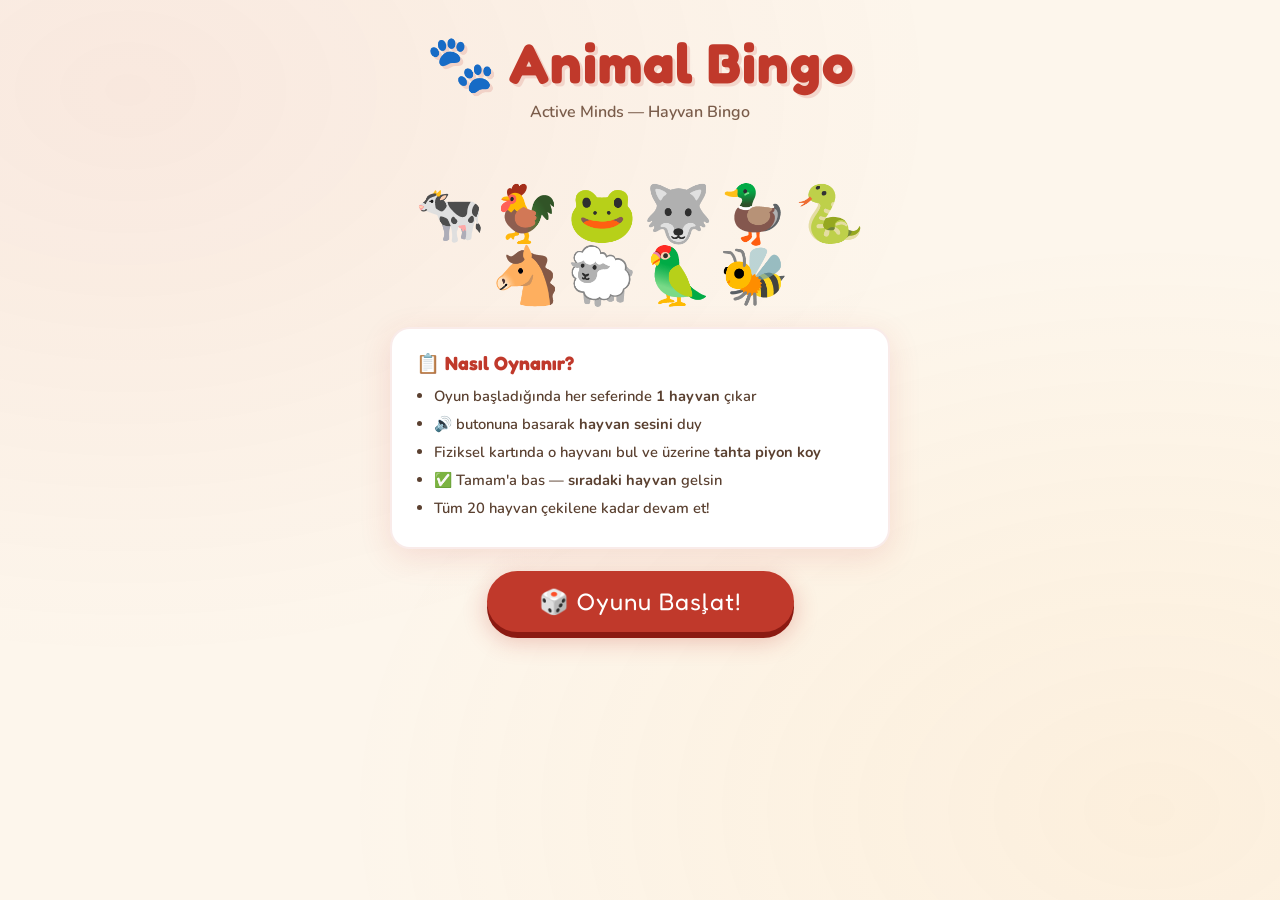
==== index.html @ da2d208f "Rename animal-bingo.html to index.html" ====
<!DOCTYPE html>
<html lang="tr">
<head>
<meta charset="UTF-8">
<meta name="viewport" content="width=device-width, initial-scale=1.0">
<title>🐾 Animal Bingo</title>
<link href="https://fonts.googleapis.com/css2?family=Fredoka+One&family=Nunito:wght@400;600;700;800&display=swap" rel="stylesheet">
<style>
  :root {
    --red: #c0392b;
    --red-light: #e74c3c;
    --cream: #fdf6ec;
    --green: #27ae60;
    --gold: #f39c12;
    --dark: #2c1810;
    --card-bg: #fff;
    --shadow: 0 8px 32px rgba(192,57,43,0.13);
  }

  * { box-sizing: border-box; margin: 0; padding: 0; }

  body {
    font-family: 'Nunito', sans-serif;
    background: var(--cream);
    min-height: 100vh;
    overflow-x: hidden;
  }

  /* Decorative background */
  body::before {
    content: '';
    position: fixed;
    inset: 0;
    background: 
      radial-gradient(ellipse at 10% 10%, rgba(192,57,43,0.07) 0%, transparent 50%),
      radial-gradient(ellipse at 90% 90%, rgba(243,156,18,0.07) 0%, transparent 50%);
    pointer-events: none;
    z-index: 0;
  }

  header {
    text-align: center;
    padding: 28px 20px 14px;
    position: relative;
    z-index: 1;
  }

  header h1 {
    font-family: 'Fredoka One', cursive;
    font-size: clamp(2rem, 6vw, 3.5rem);
    color: var(--red);
    text-shadow: 3px 3px 0 rgba(192,57,43,0.15);
    letter-spacing: 1px;
  }

  header p {
    color: #7a5c4a;
    font-size: 1rem;
    font-weight: 600;
    margin-top: 4px;
  }

  /* ── SCREENS ── */
  #start-screen, #game-screen, #end-screen {
    position: relative;
    z-index: 1;
    display: none;
    animation: fadeIn .4s ease;
  }
  #start-screen { display: block; }

  @keyframes fadeIn {
    from { opacity: 0; transform: translateY(16px); }
    to   { opacity: 1; transform: translateY(0); }
  }

  /* ── START ── */
  #start-screen {
    max-width: 540px;
    margin: 0 auto;
    padding: 30px 20px 60px;
    text-align: center;
  }

  .start-animals {
    font-size: 3.5rem;
    margin: 20px 0;
    display: flex;
    flex-wrap: wrap;
    justify-content: center;
    gap: 6px;
    line-height: 1;
  }

  .start-animals span { 
    display: inline-block;
    animation: bounce 1.5s infinite;
  }
  .start-animals span:nth-child(2n) { animation-delay: .2s; }
  .start-animals span:nth-child(3n) { animation-delay: .4s; }
  .start-animals span:nth-child(4n) { animation-delay: .6s; }

  @keyframes bounce {
    0%,100% { transform: translateY(0); }
    50% { transform: translateY(-8px); }
  }

  .start-info {
    background: white;
    border-radius: 20px;
    padding: 22px 24px;
    margin: 22px 0;
    text-align: left;
    border: 2px solid rgba(192,57,43,0.1);
    box-shadow: var(--shadow);
  }

  .start-info h3 {
    font-family: 'Fredoka One', cursive;
    color: var(--red);
    font-size: 1.2rem;
    margin-bottom: 10px;
  }

  .start-info li {
    color: #5a4030;
    font-size: 0.92rem;
    font-weight: 600;
    margin-left: 18px;
    margin-bottom: 6px;
    line-height: 1.5;
  }

  .btn-start {
    background: var(--red);
    color: white;
    border: none;
    border-radius: 50px;
    font-family: 'Fredoka One', cursive;
    font-size: 1.5rem;
    padding: 16px 52px;
    cursor: pointer;
    box-shadow: 0 6px 0 #8b1a12, 0 8px 24px rgba(192,57,43,0.3);
    transition: transform .1s, box-shadow .1s;
    letter-spacing: 1px;
  }

  .btn-start:hover { transform: translateY(-2px); box-shadow: 0 8px 0 #8b1a12, 0 12px 28px rgba(192,57,43,0.35); }
  .btn-start:active { transform: translateY(3px); box-shadow: 0 3px 0 #8b1a12; }

  /* ── GAME SCREEN ── */
  #game-screen {
    max-width: 900px;
    margin: 0 auto;
    padding: 0 16px 60px;
  }

  /* Progress bar */
  .progress-bar-wrap {
    background: rgba(192,57,43,0.1);
    border-radius: 50px;
    height: 12px;
    margin: 10px 0 20px;
    overflow: hidden;
  }

  .progress-bar-fill {
    height: 100%;
    background: linear-gradient(90deg, var(--red-light), var(--gold));
    border-radius: 50px;
    transition: width .6s ease;
    width: 0%;
  }

  .progress-label {
    text-align: center;
    font-weight: 800;
    color: #7a5c4a;
    font-size: 0.88rem;
    margin-top: -16px;
    margin-bottom: 10px;
  }

  /* Current animal spotlight */
  #spotlight {
    background: white;
    border-radius: 24px;
    padding: 28px 24px;
    text-align: center;
    box-shadow: var(--shadow);
    border: 3px solid var(--red);
    margin-bottom: 24px;
    position: relative;
    overflow: hidden;
  }

  #spotlight::before {
    content: '';
    position: absolute;
    top: -30px; right: -30px;
    width: 120px; height: 120px;
    background: radial-gradient(circle, rgba(192,57,43,0.08), transparent 70%);
    border-radius: 50%;
  }

  #spotlight-label {
    font-family: 'Fredoka One', cursive;
    color: var(--red);
    font-size: 0.9rem;
    letter-spacing: 2px;
    text-transform: uppercase;
    margin-bottom: 12px;
  }

  
 

  #spotlight-emoji {
    font-size: 5rem;
    line-height: 1;
    display: block;
    margin: 0 auto 12px;
    animation: popIn .4s cubic-bezier(.34,1.56,.64,1);
  }

  @keyframes popIn {
    from { transform: scale(0.5) rotate(-10deg); opacity: 0; }
    to   { transform: scale(1) rotate(0deg); opacity: 1; }
  }

  #spotlight-name {
    font-family: 'Fredoka One', cursive;
    font-size: clamp(1.8rem, 5vw, 2.6rem);
    color: var(--dark);
    margin-bottom: 6px;
  }

  #spotlight-name-tr {
    font-size: 1.1rem;
    color: #9a7a6a;
    font-weight: 700;
    margin-bottom: 22px;
  }

  .spotlight-buttons {
    display: flex;
    gap: 12px;
    justify-content: center;
    flex-wrap: wrap;
  }

  .btn-sound {
    background: var(--gold);
    color: white;
    border: none;
    border-radius: 50px;
    font-family: 'Fredoka One', cursive;
    font-size: 1rem;
    padding: 12px 28px;
    cursor: pointer;
    box-shadow: 0 4px 0 #c87d00;
    transition: transform .1s, box-shadow .1s;
  }
  .btn-sound:hover { transform: translateY(-1px); }
  .btn-sound:active { transform: translateY(2px); box-shadow: 0 2px 0 #c87d00; }

  .btn-ok {
    background: var(--green);
    color: white;
    border: none;
    border-radius: 50px;
    font-family: 'Fredoka One', cursive;
    font-size: 1rem;
    padding: 12px 28px;
    cursor: pointer;
    box-shadow: 0 4px 0 #1a7a42;
    transition: transform .1s, box-shadow .1s;
  }
  .btn-ok:hover { transform: translateY(-1px); }
  .btn-ok:active { transform: translateY(2px); box-shadow: 0 2px 0 #1a7a42; }

  /* Caller Card Grid */
  .section-title {
    font-family: 'Fredoka One', cursive;
    color: var(--red);
    font-size: 1.1rem;
    margin-bottom: 12px;
    letter-spacing: .5px;
  }

  #caller-grid {
    display: grid;
    grid-template-columns: repeat(5, 1fr);
    gap: 8px;
    background: white;
    border-radius: 20px;
    padding: 16px;
    box-shadow: var(--shadow);
    border: 2px solid rgba(192,57,43,0.1);
  }

  .caller-cell {
    aspect-ratio: 1;
    border-radius: 12px;
    display: flex;
    flex-direction: column;
    align-items: center;
    justify-content: center;
    font-size: clamp(1.4rem, 4vw, 2rem);
    border: 2px solid #eeddd5;
    background: var(--cream);
    transition: all .3s ease;
    position: relative;
    cursor: default;
  }


  /* Resimlerin kare ve düzgün durması için */
.animal-img {
    width: 120px;
    height: 120px;
    object-fit: contain; /* Resmi bozmadan sığdırır */
    border-radius: 12px;
    margin-bottom: 10px;
}

.caller-cell img {
    width: 80%;
    height: 60%;
    object-fit: contain;
}



  .caller-cell .num {
    position: absolute;
    top: 3px;
    left: 5px;
    font-size: 0.6rem;
    color: #b09080;
    font-weight: 800;
  }

  .caller-cell .cell-name {
    font-size: 0.5rem;
    font-weight: 800;
    color: #c09080;
    margin-top: 2px;
    text-align: center;
    line-height: 1.1;
  }

  .caller-cell.called {
    background: var(--red);
    border-color: var(--red);
  }

  .caller-cell.called .num,
  .caller-cell.called .cell-name { color: rgba(255,255,255,0.7); }

  .caller-cell.current {
    background: var(--gold);
    border-color: var(--gold);
    transform: scale(1.08);
    box-shadow: 0 4px 16px rgba(243,156,18,0.4);
    z-index: 2;
  }

  .caller-cell.current .num,
  .caller-cell.current .cell-name { color: rgba(255,255,255,0.85); }

  /* Waiting state */
  #waiting-state {
    text-align: center;
    padding: 30px;
    color: #9a7a6a;
  }

  #waiting-state .big { font-size: 3rem; }
  #waiting-state p { font-weight: 700; font-size: 1.1rem; margin-top: 10px; }

  /* END SCREEN */
  #end-screen {
    max-width: 540px;
    margin: 0 auto;
    padding: 40px 20px 80px;
    text-align: center;
  }

  .end-confetti { font-size: 4rem; margin-bottom: 16px; }

  #end-screen h2 {
    font-family: 'Fredoka One', cursive;
    color: var(--red);
    font-size: 2.5rem;
    margin-bottom: 10px;
  }

  #end-screen p {
    color: #7a5c4a;
    font-weight: 700;
    font-size: 1.1rem;
    margin-bottom: 30px;
  }

  .btn-restart {
    background: var(--red);
    color: white;
    border: none;
    border-radius: 50px;
    font-family: 'Fredoka One', cursive;
    font-size: 1.3rem;
    padding: 14px 42px;
    cursor: pointer;
    box-shadow: 0 6px 0 #8b1a12;
    transition: transform .1s, box-shadow .1s;
  }

  .btn-restart:hover { transform: translateY(-2px); }
  .btn-restart:active { transform: translateY(3px); box-shadow: 0 2px 0 #8b1a12; }

  /* Sound wave animation */
  .sound-wave {
    display: inline-flex;
    align-items: center;
    gap: 3px;
    vertical-align: middle;
    margin-left: 6px;
  }
  .sound-wave span {
    display: block;
    width: 3px;
    background: white;
    border-radius: 2px;
    animation: wave 0.8s ease-in-out infinite;
  }
  .sound-wave span:nth-child(1) { height: 8px; animation-delay: 0s; }
  .sound-wave span:nth-child(2) { height: 14px; animation-delay: .1s; }
  .sound-wave span:nth-child(3) { height: 20px; animation-delay: .2s; }
  .sound-wave span:nth-child(4) { height: 14px; animation-delay: .3s; }
  .sound-wave span:nth-child(5) { height: 8px; animation-delay: .4s; }

  @keyframes wave {
    0%,100% { transform: scaleY(1); }
    50% { transform: scaleY(.3); }
  }

  .hidden { display: none !important; }

  @media (max-width: 500px) {
    #caller-grid { grid-template-columns: repeat(5, 1fr); gap: 5px; padding: 10px; }
    .caller-cell { border-radius: 8px; }
  }
</style>
</head>
<body>

<header>
  <h1>🐾 Animal Bingo</h1>
  <p>Active Minds — Hayvan Bingo</p>
</header>

<!-- START -->
<div id="start-screen">
  <div class="start-animals">
    <span>🐄</span><span>🐓</span><span>🐸</span><span>🐺</span><span>🦆</span>
    <span>🐍</span><span>🐴</span><span>🐑</span><span>🦜</span><span>🐝</span>
  </div>

  <div class="start-info">
    <h3>📋 Nasıl Oynanır?</h3>
    <ul>
      <li>Oyun başladığında her seferinde <strong>1 hayvan</strong> çıkar</li>
      <li>🔊 butonuna basarak <strong>hayvan sesini</strong> duy</li>
      <li>Fiziksel kartında o hayvanı bul ve üzerine <strong>tahta piyon koy</strong></li>
      <li>✅ Tamam'a bas — <strong>sıradaki hayvan</strong> gelsin</li>
      <li>Tüm 20 hayvan çekilene kadar devam et!</li>
    </ul>
  </div>

  <button class="btn-start" onclick="startGame()">🎲 Oyunu Başlat!</button>
</div>

<!-- GAME -->
<div id="game-screen">
  <div class="progress-bar-wrap">
    <div class="progress-bar-fill" id="progress-fill"></div>
  </div>
  <p class="progress-label" id="progress-label">0 / 20</p>

  <!-- Spotlight -->
<div id="spotlight">
  <div id="spotlight-content">
    <div id="waiting-state">
      <div class="big">🎲</div>
      <p>Hazır olduğunda başlat!</p>
    </div>
  </div>

  <div id="next-content" style="margin-top: 20px;">
    <button class="btn-start" id="main-draw-btn" onclick="drawNext()" style="font-size:1.1rem; padding:14px 36px;">
      🎲 Sıradaki Hayvanı Çek
    </button>
  </div>
</div>

  <!-- Caller card -->
  <div class="section-title">📋 Bingo Caller Card — Tüm Hayvanlar</div>
  <div id="caller-grid"></div>
</div>

<!-- END -->
<div id="end-screen">
  <div class="end-confetti">🎉🏆🎊</div>
  <h2>Tebrikler!</h2>
  <p>Tüm 20 hayvan çekildi!<br>Oyun bitti — kazanan kim? 🥳</p>
  <button class="btn-restart" onclick="restartGame()">🔄 Tekrar Oyna</button>
</div>

<script>
// ── DATA ──
const ANIMALS = [
  { id: 1,  name: 'Bee',       tr: 'Arı',        sound: 'bee',        img: 'images/bee.jpg' },
  { id: 2,  name: 'Cat',       tr: 'Kedi',       sound: 'cat',        img: 'images/cat.jpg' },
  { id: 3,  name: 'Rooster',   tr: 'Horoz',      sound: 'rooster',    img: 'images/rooster.jpg' },
  { id: 4,  name: 'Cow',       tr: 'İnek',       sound: 'cow',        img: 'images/cow.jpg' },
  { id: 5,  name: 'Dog',       tr: 'Köpek',      sound: 'dog',        img: 'images/dog.jpg' },
  { id: 6,  name: 'Duck',      tr: 'Ördek',      sound: 'duck',       img: 'images/duck.jpg' },
  { id: 7,  name: 'Eagle',     tr: 'Kartal',     sound: 'eagle',      img: 'images/eagle.jpg' },
  { id: 8,  name: 'Elephant',  tr: 'Fil',        sound: 'elephant',   img: 'images/elephant.jpg' },
  { id: 9,  name: 'Frog',      tr: 'Kurbağa',    sound: 'frog',       img: 'images/frog.jpg' },
  { id: 10, name: 'Horse',     tr: 'At',         sound: 'horse',      img: 'images/horse.jpg' },
  { id: 11, name: 'Lion',      tr: 'Aslan',      sound: 'lion',       img: 'images/lion.jpg' },
  { id: 12, name: 'Monkey',    tr: 'Maymun',     sound: 'monkey',     img: 'images/monkey.jpg' },
  { id: 13, name: 'Owl',       tr: 'Baykuş',     sound: 'owl',        img: 'images/owl.jpg' },
  { id: 14, name: 'Parrot',    tr: 'Papağan',    sound: 'parrot',     img: 'images/parrot.jpg' },
  { id: 15, name: 'Pig',       tr: 'Domuz',      sound: 'pig',        img: 'images/pig.jpg' },
  { id: 16, name: 'Seagull',   tr: 'Martı',      sound: 'seagull',    img: 'images/seagull.jpg' },
  { id: 17, name: 'Sheep',     tr: 'Koyun',      sound: 'sheep',      img: 'images/sheep.jpg' },
  { id: 18, name: 'Snake',     tr: 'Yılan',      sound: 'snake',      img: 'images/snake.jpg' },
  { id: 19, name: 'Wolf',      tr: 'Kurt',       sound: 'wolf',       img: 'images/wolf.jpg' },
  { id: 20, name: 'Woodpecker', tr: 'Ağaçkakan',  sound: 'woodpecker', img: 'images/woodpecker.jpg' },
];

// ── Sound using Web Speech API (animal sounds via utterance) ──
// We'll use a combo: try freesound URLs first, fallback to SpeechSynthesis
const SOUND_URLS = {
  bee:        'sounds/bee.mp3',
  cat:        'sounds/cat.mp3',
  rooster:    'sounds/rooster.mp3',
  cow:        'sounds/cow.mp3',
  dog:        'sounds/dog.mp3',
  duck:       'sounds/duck.mp3',
  eagle:      'sounds/eagle.mp3',
  elephant:   'sounds/elephant.mp3',
  frog:       'sounds/frog.mp3',
  horse:      'sounds/horse.mp3',
  lion:       'sounds/lion.mp3',
  monkey:     'sounds/monkey.mp3',
  owl:        'sounds/owl.mp3',
  parrot:     'sounds/parrot.mp3',
  pig:        'sounds/pig.mp3',
  seagull:    'sounds/seagull.mp3',
  sheep:      'sounds/sheep.mp3',
  snake:      'sounds/snake.mp3',
  wolf:       'sounds/wolf.mp3',
  woodpecker: 'sounds/woodpecker.mp3',
};

// ── STATE ──
let shuffled = [];
let currentIndex = -1;
let calledIds = new Set();


function startGame() {
  shuffled = shuffle([...ANIMALS]);
  currentIndex = -1;
  calledIds.clear();
  let currentAudio = null;
  show('game-screen');
  hide('start-screen');

  buildCallerGrid();
  updateProgress();

  // Show first draw button
  showNextButton();
}

function shuffle(arr) {
  for (let i = arr.length - 1; i > 0; i--) {
    const j = Math.floor(Math.random() * (i + 1));
    [arr[i], arr[j]] = [arr[j], arr[i]];
  }
  return arr;
}

function buildCallerGrid() {
  const grid = document.getElementById('caller-grid');
  grid.innerHTML = '';
  ANIMALS.forEach(a => {
    const cell = document.createElement('div');
    cell.className = 'caller-cell';
    cell.id = 'cell-' + a.id;

    //cell.innerHTML = `<span class="num">${a.id}</span>${a.emoji}<span class="cell-name">${a.tr}</span>`;

    // Emoji yerine IMG etiketi koyduk
    cell.innerHTML = `
        <span class="num">${a.id}</span>
        <img src="${a.img}" alt="${a.tr}">
        <span class="cell-name">${a.tr}</span>
    `;

    grid.appendChild(cell);
  });
}




// Global ses değişkeni yukarıda kalsın (durulması gereken yerler için)
let currentAudio = null;

function drawNext() {
  // Eğer çalan bir ses varsa durdur (üst üste binmesin)
  if (currentAudio) {
    currentAudio.pause();
    currentAudio.currentTime = 0;
  }

  currentIndex++;
  
  // Oyun bitti mi kontrolü
  if (currentIndex >= shuffled.length) {
    endGame();
    return;
  }

  const animal = shuffled[currentIndex];
  calledIds.add(animal.id);

  // Ekrana resmi ve isimleri bas
  document.getElementById('spotlight-content').innerHTML = `
    <div id="spotlight-label">ŞU AN ÇEKİLEN HAYVAN</div>
    <img src="${animal.img}" class="animal-img" alt="${animal.tr}" 
         style="width:180px; height:180px; object-fit:contain; border-radius:15px; margin: 15px 0; border: 4px solid var(--red);">
    <div id="spotlight-name" style="font-family:'Fredoka One'; font-size:2.8rem; color:var(--dark); line-height:1.1;">${animal.name}</div>
    <div id="spotlight-name-tr" style="font-size:1.4rem; color:#9a7a6a; font-weight:700;">${animal.tr}</div>
  `;

  // Caller grid (kart) güncelleme
  ANIMALS.forEach(a => {
    const cell = document.getElementById('cell-' + a.id);
    if (cell) {
      cell.classList.remove('current');
      if (a.id === animal.id) {
        cell.classList.add('current');
        cell.classList.add('called'); // Anında işaretle
      } else if (calledIds.has(a.id)) {
        cell.classList.add('called');
      }
    }
  });

  // Otomatik ses çalma
  const soundPath = SOUND_URLS[animal.sound];
  if (soundPath) {
    currentAudio = new Audio(soundPath);
    currentAudio.play().catch(error => {
      console.error("Ses otomatik çalınamadı:", error);
    });
  }

  updateProgress();
  
  // Buton metnini güncelle (İlk seferden sonra "Sıradaki" olsun)
  document.getElementById('main-draw-btn').textContent = "🎲 Sıradaki Hayvanı Çek";
}







function updateProgress() {
  const done = calledIds.size;
  const total = ANIMALS.length;
  document.getElementById('progress-fill').style.width = (done / total * 100) + '%';
  document.getElementById('progress-label').textContent = `${done} / ${total} hayvan çekildi`;
}


function endGame() {
  hide('game-screen');
  show('end-screen');
}

function restartGame() {
  hide('end-screen');
  hide('game-screen');
  show('start-screen');
}

function show(id) { document.getElementById(id).style.display = 'block'; }
function hide(id) { document.getElementById(id).style.display = 'none'; }
</script>
</body>
</html>
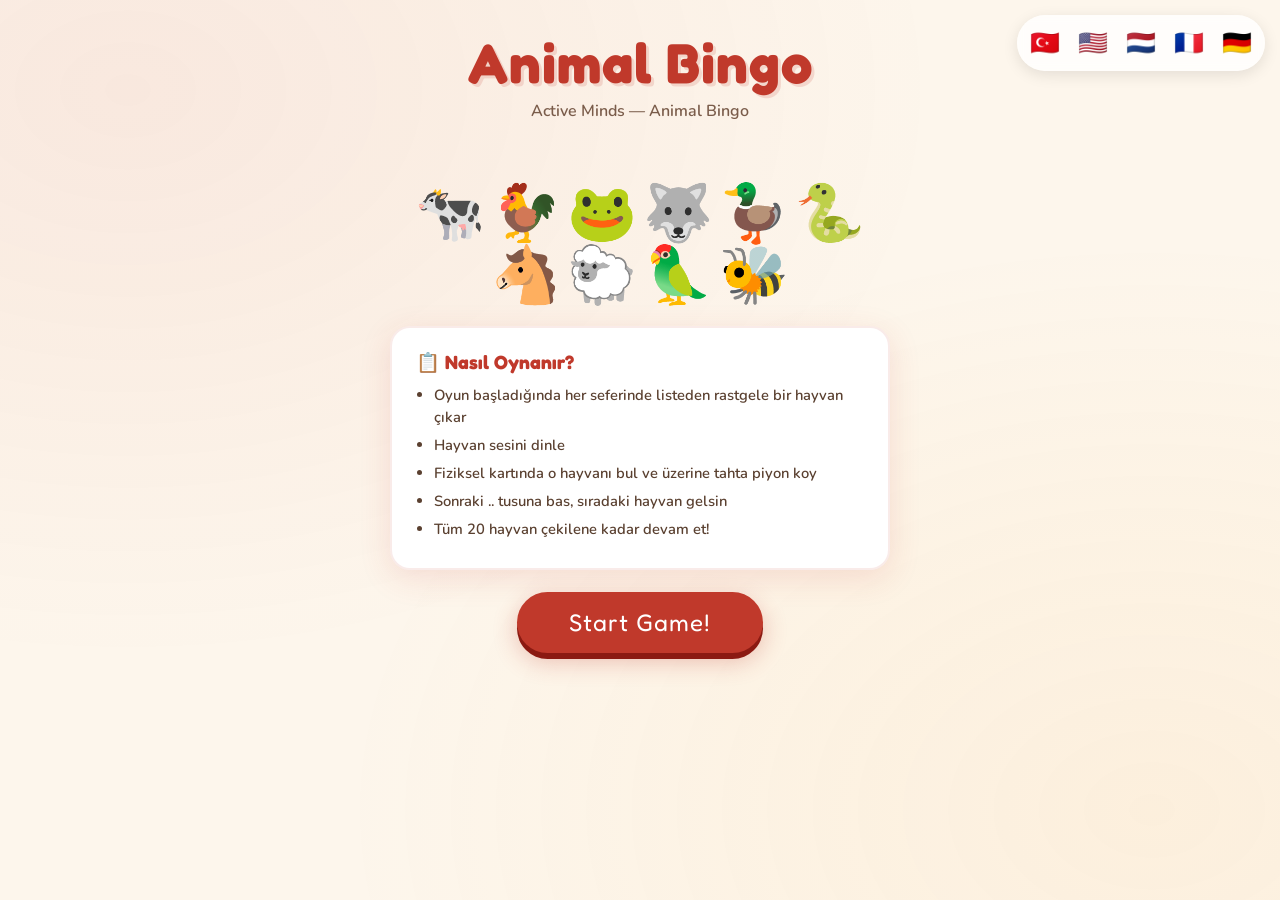
==== commit db65791e: "Add files via upload" ====
--- a/index.html
+++ b/index.html
@@ -1,484 +1,47 @@
 <!DOCTYPE html>
-<html lang="tr">
+<html>
 <head>
-<meta charset="UTF-8">
-<meta name="viewport" content="width=device-width, initial-scale=1.0">
-<title>🐾 Animal Bingo</title>
-<link href="https://fonts.googleapis.com/css2?family=Fredoka+One&family=Nunito:wght@400;600;700;800&display=swap" rel="stylesheet">
-<style>
-  :root {
-    --red: #c0392b;
-    --red-light: #e74c3c;
-    --cream: #fdf6ec;
-    --green: #27ae60;
-    --gold: #f39c12;
-    --dark: #2c1810;
-    --card-bg: #fff;
-    --shadow: 0 8px 32px rgba(192,57,43,0.13);
-  }
-
-  * { box-sizing: border-box; margin: 0; padding: 0; }
-
-  body {
-    font-family: 'Nunito', sans-serif;
-    background: var(--cream);
-    min-height: 100vh;
-    overflow-x: hidden;
-  }
-
-  /* Decorative background */
-  body::before {
-    content: '';
-    position: fixed;
-    inset: 0;
-    background: 
-      radial-gradient(ellipse at 10% 10%, rgba(192,57,43,0.07) 0%, transparent 50%),
-      radial-gradient(ellipse at 90% 90%, rgba(243,156,18,0.07) 0%, transparent 50%);
-    pointer-events: none;
-    z-index: 0;
-  }
-
-  header {
-    text-align: center;
-    padding: 28px 20px 14px;
-    position: relative;
-    z-index: 1;
-  }
-
-  header h1 {
-    font-family: 'Fredoka One', cursive;
-    font-size: clamp(2rem, 6vw, 3.5rem);
-    color: var(--red);
-    text-shadow: 3px 3px 0 rgba(192,57,43,0.15);
-    letter-spacing: 1px;
-  }
-
-  header p {
-    color: #7a5c4a;
-    font-size: 1rem;
-    font-weight: 600;
-    margin-top: 4px;
-  }
-
-  /* ── SCREENS ── */
-  #start-screen, #game-screen, #end-screen {
-    position: relative;
-    z-index: 1;
-    display: none;
-    animation: fadeIn .4s ease;
-  }
-  #start-screen { display: block; }
-
-  @keyframes fadeIn {
-    from { opacity: 0; transform: translateY(16px); }
-    to   { opacity: 1; transform: translateY(0); }
-  }
-
-  /* ── START ── */
-  #start-screen {
-    max-width: 540px;
-    margin: 0 auto;
-    padding: 30px 20px 60px;
-    text-align: center;
-  }
-
-  .start-animals {
-    font-size: 3.5rem;
-    margin: 20px 0;
-    display: flex;
-    flex-wrap: wrap;
-    justify-content: center;
-    gap: 6px;
-    line-height: 1;
-  }
-
-  .start-animals span { 
-    display: inline-block;
-    animation: bounce 1.5s infinite;
-  }
-  .start-animals span:nth-child(2n) { animation-delay: .2s; }
-  .start-animals span:nth-child(3n) { animation-delay: .4s; }
-  .start-animals span:nth-child(4n) { animation-delay: .6s; }
-
-  @keyframes bounce {
-    0%,100% { transform: translateY(0); }
-    50% { transform: translateY(-8px); }
-  }
-
-  .start-info {
-    background: white;
-    border-radius: 20px;
-    padding: 22px 24px;
-    margin: 22px 0;
-    text-align: left;
-    border: 2px solid rgba(192,57,43,0.1);
-    box-shadow: var(--shadow);
-  }
-
-  .start-info h3 {
-    font-family: 'Fredoka One', cursive;
-    color: var(--red);
-    font-size: 1.2rem;
-    margin-bottom: 10px;
-  }
-
-  .start-info li {
-    color: #5a4030;
-    font-size: 0.92rem;
-    font-weight: 600;
-    margin-left: 18px;
-    margin-bottom: 6px;
-    line-height: 1.5;
-  }
-
-  .btn-start {
-    background: var(--red);
-    color: white;
-    border: none;
-    border-radius: 50px;
-    font-family: 'Fredoka One', cursive;
-    font-size: 1.5rem;
-    padding: 16px 52px;
-    cursor: pointer;
-    box-shadow: 0 6px 0 #8b1a12, 0 8px 24px rgba(192,57,43,0.3);
-    transition: transform .1s, box-shadow .1s;
-    letter-spacing: 1px;
-  }
-
-  .btn-start:hover { transform: translateY(-2px); box-shadow: 0 8px 0 #8b1a12, 0 12px 28px rgba(192,57,43,0.35); }
-  .btn-start:active { transform: translateY(3px); box-shadow: 0 3px 0 #8b1a12; }
-
-  /* ── GAME SCREEN ── */
-  #game-screen {
-    max-width: 900px;
-    margin: 0 auto;
-    padding: 0 16px 60px;
-  }
-
-  /* Progress bar */
-  .progress-bar-wrap {
-    background: rgba(192,57,43,0.1);
-    border-radius: 50px;
-    height: 12px;
-    margin: 10px 0 20px;
-    overflow: hidden;
-  }
-
-  .progress-bar-fill {
-    height: 100%;
-    background: linear-gradient(90deg, var(--red-light), var(--gold));
-    border-radius: 50px;
-    transition: width .6s ease;
-    width: 0%;
-  }
-
-  .progress-label {
-    text-align: center;
-    font-weight: 800;
-    color: #7a5c4a;
-    font-size: 0.88rem;
-    margin-top: -16px;
-    margin-bottom: 10px;
-  }
-
-  /* Current animal spotlight */
-  #spotlight {
-    background: white;
-    border-radius: 24px;
-    padding: 28px 24px;
-    text-align: center;
-    box-shadow: var(--shadow);
-    border: 3px solid var(--red);
-    margin-bottom: 24px;
-    position: relative;
-    overflow: hidden;
-  }
-
-  #spotlight::before {
-    content: '';
-    position: absolute;
-    top: -30px; right: -30px;
-    width: 120px; height: 120px;
-    background: radial-gradient(circle, rgba(192,57,43,0.08), transparent 70%);
-    border-radius: 50%;
-  }
-
-  #spotlight-label {
-    font-family: 'Fredoka One', cursive;
-    color: var(--red);
-    font-size: 0.9rem;
-    letter-spacing: 2px;
-    text-transform: uppercase;
-    margin-bottom: 12px;
-  }
-
-  
- 
-
-  #spotlight-emoji {
-    font-size: 5rem;
-    line-height: 1;
-    display: block;
-    margin: 0 auto 12px;
-    animation: popIn .4s cubic-bezier(.34,1.56,.64,1);
-  }
-
-  @keyframes popIn {
-    from { transform: scale(0.5) rotate(-10deg); opacity: 0; }
-    to   { transform: scale(1) rotate(0deg); opacity: 1; }
-  }
-
-  #spotlight-name {
-    font-family: 'Fredoka One', cursive;
-    font-size: clamp(1.8rem, 5vw, 2.6rem);
-    color: var(--dark);
-    margin-bottom: 6px;
-  }
-
-  #spotlight-name-tr {
-    font-size: 1.1rem;
-    color: #9a7a6a;
-    font-weight: 700;
-    margin-bottom: 22px;
-  }
-
-  .spotlight-buttons {
-    display: flex;
-    gap: 12px;
-    justify-content: center;
-    flex-wrap: wrap;
-  }
-
-  .btn-sound {
-    background: var(--gold);
-    color: white;
-    border: none;
-    border-radius: 50px;
-    font-family: 'Fredoka One', cursive;
-    font-size: 1rem;
-    padding: 12px 28px;
-    cursor: pointer;
-    box-shadow: 0 4px 0 #c87d00;
-    transition: transform .1s, box-shadow .1s;
-  }
-  .btn-sound:hover { transform: translateY(-1px); }
-  .btn-sound:active { transform: translateY(2px); box-shadow: 0 2px 0 #c87d00; }
-
-  .btn-ok {
-    background: var(--green);
-    color: white;
-    border: none;
-    border-radius: 50px;
-    font-family: 'Fredoka One', cursive;
-    font-size: 1rem;
-    padding: 12px 28px;
-    cursor: pointer;
-    box-shadow: 0 4px 0 #1a7a42;
-    transition: transform .1s, box-shadow .1s;
-  }
-  .btn-ok:hover { transform: translateY(-1px); }
-  .btn-ok:active { transform: translateY(2px); box-shadow: 0 2px 0 #1a7a42; }
-
-  /* Caller Card Grid */
-  .section-title {
-    font-family: 'Fredoka One', cursive;
-    color: var(--red);
-    font-size: 1.1rem;
-    margin-bottom: 12px;
-    letter-spacing: .5px;
-  }
-
-  #caller-grid {
-    display: grid;
-    grid-template-columns: repeat(5, 1fr);
-    gap: 8px;
-    background: white;
-    border-radius: 20px;
-    padding: 16px;
-    box-shadow: var(--shadow);
-    border: 2px solid rgba(192,57,43,0.1);
-  }
-
-  .caller-cell {
-    aspect-ratio: 1;
-    border-radius: 12px;
-    display: flex;
-    flex-direction: column;
-    align-items: center;
-    justify-content: center;
-    font-size: clamp(1.4rem, 4vw, 2rem);
-    border: 2px solid #eeddd5;
-    background: var(--cream);
-    transition: all .3s ease;
-    position: relative;
-    cursor: default;
-  }
-
-
-  /* Resimlerin kare ve düzgün durması için */
-.animal-img {
-    width: 120px;
-    height: 120px;
-    object-fit: contain; /* Resmi bozmadan sığdırır */
-    border-radius: 12px;
-    margin-bottom: 10px;
-}
-
-.caller-cell img {
-    width: 80%;
-    height: 60%;
-    object-fit: contain;
-}
-
-
-
-  .caller-cell .num {
-    position: absolute;
-    top: 3px;
-    left: 5px;
-    font-size: 0.6rem;
-    color: #b09080;
-    font-weight: 800;
-  }
-
-  .caller-cell .cell-name {
-    font-size: 0.5rem;
-    font-weight: 800;
-    color: #c09080;
-    margin-top: 2px;
-    text-align: center;
-    line-height: 1.1;
-  }
-
-  .caller-cell.called {
-    background: var(--red);
-    border-color: var(--red);
-  }
-
-  .caller-cell.called .num,
-  .caller-cell.called .cell-name { color: rgba(255,255,255,0.7); }
-
-  .caller-cell.current {
-    background: var(--gold);
-    border-color: var(--gold);
-    transform: scale(1.08);
-    box-shadow: 0 4px 16px rgba(243,156,18,0.4);
-    z-index: 2;
-  }
-
-  .caller-cell.current .num,
-  .caller-cell.current .cell-name { color: rgba(255,255,255,0.85); }
-
-  /* Waiting state */
-  #waiting-state {
-    text-align: center;
-    padding: 30px;
-    color: #9a7a6a;
-  }
-
-  #waiting-state .big { font-size: 3rem; }
-  #waiting-state p { font-weight: 700; font-size: 1.1rem; margin-top: 10px; }
-
-  /* END SCREEN */
-  #end-screen {
-    max-width: 540px;
-    margin: 0 auto;
-    padding: 40px 20px 80px;
-    text-align: center;
-  }
-
-  .end-confetti { font-size: 4rem; margin-bottom: 16px; }
-
-  #end-screen h2 {
-    font-family: 'Fredoka One', cursive;
-    color: var(--red);
-    font-size: 2.5rem;
-    margin-bottom: 10px;
-  }
-
-  #end-screen p {
-    color: #7a5c4a;
-    font-weight: 700;
-    font-size: 1.1rem;
-    margin-bottom: 30px;
-  }
-
-  .btn-restart {
-    background: var(--red);
-    color: white;
-    border: none;
-    border-radius: 50px;
-    font-family: 'Fredoka One', cursive;
-    font-size: 1.3rem;
-    padding: 14px 42px;
-    cursor: pointer;
-    box-shadow: 0 6px 0 #8b1a12;
-    transition: transform .1s, box-shadow .1s;
-  }
-
-  .btn-restart:hover { transform: translateY(-2px); }
-  .btn-restart:active { transform: translateY(3px); box-shadow: 0 2px 0 #8b1a12; }
-
-  /* Sound wave animation */
-  .sound-wave {
-    display: inline-flex;
-    align-items: center;
-    gap: 3px;
-    vertical-align: middle;
-    margin-left: 6px;
-  }
-  .sound-wave span {
-    display: block;
-    width: 3px;
-    background: white;
-    border-radius: 2px;
-    animation: wave 0.8s ease-in-out infinite;
-  }
-  .sound-wave span:nth-child(1) { height: 8px; animation-delay: 0s; }
-  .sound-wave span:nth-child(2) { height: 14px; animation-delay: .1s; }
-  .sound-wave span:nth-child(3) { height: 20px; animation-delay: .2s; }
-  .sound-wave span:nth-child(4) { height: 14px; animation-delay: .3s; }
-  .sound-wave span:nth-child(5) { height: 8px; animation-delay: .4s; }
-
-  @keyframes wave {
-    0%,100% { transform: scaleY(1); }
-    50% { transform: scaleY(.3); }
-  }
-
-  .hidden { display: none !important; }
-
-  @media (max-width: 500px) {
-    #caller-grid { grid-template-columns: repeat(5, 1fr); gap: 5px; padding: 10px; }
-    .caller-cell { border-radius: 8px; }
-  }
-</style>
+    <meta charset="UTF-8">
+    <meta name="viewport" content="width=device-width, initial-scale=1.0">
+    <title>🐾 Animal Bingo</title>
+    <link href="https://fonts.googleapis.com/css2?family=Fredoka+One&family=Nunito:wght@400;600;700;800&display=swap" rel="stylesheet">
+    
+    <link rel="stylesheet" href="style.css">
 </head>
 <body>
+<header>
+  <h1 id="ui-title">🐾 Animal Bingo</h1>
+    <p>Active Minds — Animal Bingo</p>
+</header>
 
-<header>
-  <h1>🐾 Animal Bingo</h1>
-  <p>Active Minds — Hayvan Bingo</p>
-</header>
+<div class="language-picker">
+  <button onclick="changeLang('tr')" title="Türkçe">🇹🇷</button>
+  <button onclick="changeLang('en')" title="English">🇺🇸</button>
+  <button onclick="changeLang('nl')" title="Nederlands">🇳🇱</button>
+  <button onclick="changeLang('fr')" title="Français">🇫🇷</button>
+  <button onclick="changeLang('de')" title="Deutsch">🇩🇪</button>
+</div>
+
 
 <!-- START -->
 <div id="start-screen">
-  <div class="start-animals">
+    <div class="start-animals">
     <span>🐄</span><span>🐓</span><span>🐸</span><span>🐺</span><span>🦆</span>
     <span>🐍</span><span>🐴</span><span>🐑</span><span>🦜</span><span>🐝</span>
   </div>
 
-  <div class="start-info">
-    <h3>📋 Nasıl Oynanır?</h3>
+   <div class="start-info">
+    <h3 id="ui-how-to">📋 Nasıl Oynanır?</h3>
     <ul>
-      <li>Oyun başladığında her seferinde <strong>1 hayvan</strong> çıkar</li>
-      <li>🔊 butonuna basarak <strong>hayvan sesini</strong> duy</li>
-      <li>Fiziksel kartında o hayvanı bul ve üzerine <strong>tahta piyon koy</strong></li>
-      <li>✅ Tamam'a bas — <strong>sıradaki hayvan</strong> gelsin</li>
-      <li>Tüm 20 hayvan çekilene kadar devam et!</li>
+      <li id="ui-what-1">Oyun başladığında her seferinde listeden rastgele bir hayvan çıkar</li>
+      <li  id="ui-what-2"> Hayvan sesini dinle</li>
+      <li  id="ui-what-3">Fiziksel kartında o hayvanı bul ve üzerine tahta piyon koy</li>
+      <li  id="ui-what-4"> Sonraki .. tusuna bas, sıradaki hayvan gelsin</li>
+      <li id="ui-what-5">Tüm 20 hayvan çekilene kadar devam et!</li>
     </ul>
   </div>
 
-  <button class="btn-start" onclick="startGame()">🎲 Oyunu Başlat!</button>
+  <button class="btn-start" id="ui-start-btn" onclick="startGame()">Oyunu Baslat</button>
 </div>
 
 <!-- GAME -->
@@ -493,7 +56,7 @@
   <div id="spotlight-content">
     <div id="waiting-state">
       <div class="big">🎲</div>
-      <p>Hazır olduğunda başlat!</p>
+      <p id="ui-ready">Hazır olduğunda başlat!</p>
     </div>
   </div>
 
@@ -505,207 +68,18 @@
 </div>
 
   <!-- Caller card -->
-  <div class="section-title">📋 Bingo Caller Card — Tüm Hayvanlar</div>
+  <div class="section-title" id="ui-caller-title">📋 Bingo Caller Card — Tüm Hayvanlar</div>
   <div id="caller-grid"></div>
 </div>
 
 <!-- END -->
 <div id="end-screen">
   <div class="end-confetti">🎉🏆🎊</div>
-  <h2>Tebrikler!</h2>
-  <p>Tüm 20 hayvan çekildi!<br>Oyun bitti — kazanan kim? 🥳</p>
+  <h2 id="ui-end-1">Tebrikler!</h2>
+  <p  id="ui-end-2">Tüm 20 hayvan çekildi!<br>Oyun bitti — kazanan kim? 🥳</p>
   <button class="btn-restart" onclick="restartGame()">🔄 Tekrar Oyna</button>
 </div>
 
-<script>
-// ── DATA ──
-const ANIMALS = [
-  { id: 1,  name: 'Bee',       tr: 'Arı',        sound: 'bee',        img: 'images/bee.jpg' },
-  { id: 2,  name: 'Cat',       tr: 'Kedi',       sound: 'cat',        img: 'images/cat.jpg' },
-  { id: 3,  name: 'Rooster',   tr: 'Horoz',      sound: 'rooster',    img: 'images/rooster.jpg' },
-  { id: 4,  name: 'Cow',       tr: 'İnek',       sound: 'cow',        img: 'images/cow.jpg' },
-  { id: 5,  name: 'Dog',       tr: 'Köpek',      sound: 'dog',        img: 'images/dog.jpg' },
-  { id: 6,  name: 'Duck',      tr: 'Ördek',      sound: 'duck',       img: 'images/duck.jpg' },
-  { id: 7,  name: 'Eagle',     tr: 'Kartal',     sound: 'eagle',      img: 'images/eagle.jpg' },
-  { id: 8,  name: 'Elephant',  tr: 'Fil',        sound: 'elephant',   img: 'images/elephant.jpg' },
-  { id: 9,  name: 'Frog',      tr: 'Kurbağa',    sound: 'frog',       img: 'images/frog.jpg' },
-  { id: 10, name: 'Horse',     tr: 'At',         sound: 'horse',      img: 'images/horse.jpg' },
-  { id: 11, name: 'Lion',      tr: 'Aslan',      sound: 'lion',       img: 'images/lion.jpg' },
-  { id: 12, name: 'Monkey',    tr: 'Maymun',     sound: 'monkey',     img: 'images/monkey.jpg' },
-  { id: 13, name: 'Owl',       tr: 'Baykuş',     sound: 'owl',        img: 'images/owl.jpg' },
-  { id: 14, name: 'Parrot',    tr: 'Papağan',    sound: 'parrot',     img: 'images/parrot.jpg' },
-  { id: 15, name: 'Pig',       tr: 'Domuz',      sound: 'pig',        img: 'images/pig.jpg' },
-  { id: 16, name: 'Seagull',   tr: 'Martı',      sound: 'seagull',    img: 'images/seagull.jpg' },
-  { id: 17, name: 'Sheep',     tr: 'Koyun',      sound: 'sheep',      img: 'images/sheep.jpg' },
-  { id: 18, name: 'Snake',     tr: 'Yılan',      sound: 'snake',      img: 'images/snake.jpg' },
-  { id: 19, name: 'Wolf',      tr: 'Kurt',       sound: 'wolf',       img: 'images/wolf.jpg' },
-  { id: 20, name: 'Woodpecker', tr: 'Ağaçkakan',  sound: 'woodpecker', img: 'images/woodpecker.jpg' },
-];
-
-// ── Sound using Web Speech API (animal sounds via utterance) ──
-// We'll use a combo: try freesound URLs first, fallback to SpeechSynthesis
-const SOUND_URLS = {
-  bee:        'sounds/bee.mp3',
-  cat:        'sounds/cat.mp3',
-  rooster:    'sounds/rooster.mp3',
-  cow:        'sounds/cow.mp3',
-  dog:        'sounds/dog.mp3',
-  duck:       'sounds/duck.mp3',
-  eagle:      'sounds/eagle.mp3',
-  elephant:   'sounds/elephant.mp3',
-  frog:       'sounds/frog.mp3',
-  horse:      'sounds/horse.mp3',
-  lion:       'sounds/lion.mp3',
-  monkey:     'sounds/monkey.mp3',
-  owl:        'sounds/owl.mp3',
-  parrot:     'sounds/parrot.mp3',
-  pig:        'sounds/pig.mp3',
-  seagull:    'sounds/seagull.mp3',
-  sheep:      'sounds/sheep.mp3',
-  snake:      'sounds/snake.mp3',
-  wolf:       'sounds/wolf.mp3',
-  woodpecker: 'sounds/woodpecker.mp3',
-};
-
-// ── STATE ──
-let shuffled = [];
-let currentIndex = -1;
-let calledIds = new Set();
-
-
-function startGame() {
-  shuffled = shuffle([...ANIMALS]);
-  currentIndex = -1;
-  calledIds.clear();
-  let currentAudio = null;
-  show('game-screen');
-  hide('start-screen');
-
-  buildCallerGrid();
-  updateProgress();
-
-  // Show first draw button
-  showNextButton();
-}
-
-function shuffle(arr) {
-  for (let i = arr.length - 1; i > 0; i--) {
-    const j = Math.floor(Math.random() * (i + 1));
-    [arr[i], arr[j]] = [arr[j], arr[i]];
-  }
-  return arr;
-}
-
-function buildCallerGrid() {
-  const grid = document.getElementById('caller-grid');
-  grid.innerHTML = '';
-  ANIMALS.forEach(a => {
-    const cell = document.createElement('div');
-    cell.className = 'caller-cell';
-    cell.id = 'cell-' + a.id;
-
-    //cell.innerHTML = `<span class="num">${a.id}</span>${a.emoji}<span class="cell-name">${a.tr}</span>`;
-
-    // Emoji yerine IMG etiketi koyduk
-    cell.innerHTML = `
-        <span class="num">${a.id}</span>
-        <img src="${a.img}" alt="${a.tr}">
-        <span class="cell-name">${a.tr}</span>
-    `;
-
-    grid.appendChild(cell);
-  });
-}
-
-
-
-
-// Global ses değişkeni yukarıda kalsın (durulması gereken yerler için)
-let currentAudio = null;
-
-function drawNext() {
-  // Eğer çalan bir ses varsa durdur (üst üste binmesin)
-  if (currentAudio) {
-    currentAudio.pause();
-    currentAudio.currentTime = 0;
-  }
-
-  currentIndex++;
-  
-  // Oyun bitti mi kontrolü
-  if (currentIndex >= shuffled.length) {
-    endGame();
-    return;
-  }
-
-  const animal = shuffled[currentIndex];
-  calledIds.add(animal.id);
-
-  // Ekrana resmi ve isimleri bas
-  document.getElementById('spotlight-content').innerHTML = `
-    <div id="spotlight-label">ŞU AN ÇEKİLEN HAYVAN</div>
-    <img src="${animal.img}" class="animal-img" alt="${animal.tr}" 
-         style="width:180px; height:180px; object-fit:contain; border-radius:15px; margin: 15px 0; border: 4px solid var(--red);">
-    <div id="spotlight-name" style="font-family:'Fredoka One'; font-size:2.8rem; color:var(--dark); line-height:1.1;">${animal.name}</div>
-    <div id="spotlight-name-tr" style="font-size:1.4rem; color:#9a7a6a; font-weight:700;">${animal.tr}</div>
-  `;
-
-  // Caller grid (kart) güncelleme
-  ANIMALS.forEach(a => {
-    const cell = document.getElementById('cell-' + a.id);
-    if (cell) {
-      cell.classList.remove('current');
-      if (a.id === animal.id) {
-        cell.classList.add('current');
-        cell.classList.add('called'); // Anında işaretle
-      } else if (calledIds.has(a.id)) {
-        cell.classList.add('called');
-      }
-    }
-  });
-
-  // Otomatik ses çalma
-  const soundPath = SOUND_URLS[animal.sound];
-  if (soundPath) {
-    currentAudio = new Audio(soundPath);
-    currentAudio.play().catch(error => {
-      console.error("Ses otomatik çalınamadı:", error);
-    });
-  }
-
-  updateProgress();
-  
-  // Buton metnini güncelle (İlk seferden sonra "Sıradaki" olsun)
-  document.getElementById('main-draw-btn').textContent = "🎲 Sıradaki Hayvanı Çek";
-}
-
-
-
-
-
-
-
-function updateProgress() {
-  const done = calledIds.size;
-  const total = ANIMALS.length;
-  document.getElementById('progress-fill').style.width = (done / total * 100) + '%';
-  document.getElementById('progress-label').textContent = `${done} / ${total} hayvan çekildi`;
-}
-
-
-function endGame() {
-  hide('game-screen');
-  show('end-screen');
-}
-
-function restartGame() {
-  hide('end-screen');
-  hide('game-screen');
-  show('start-screen');
-}
-
-function show(id) { document.getElementById(id).style.display = 'block'; }
-function hide(id) { document.getElementById(id).style.display = 'none'; }
-</script>
+<script lang="javascript/text" src="script.js"></script>
 </body>
 </html>
--- a/style.css
+++ b/style.css
@@ -0,0 +1,485 @@
+  :root {
+    --red: #c0392b;
+    --red-light: #e74c3c;
+    --cream: #fdf6ec;
+    --green: #27ae60;
+    --gold: #f39c12;
+    --dark: #2c1810;
+    --card-bg: #fff;
+    --shadow: 0 8px 32px rgba(192,57,43,0.13);
+  }
+
+  * { box-sizing: border-box; margin: 0; padding: 0; }
+
+  body {
+    font-family: 'Nunito', sans-serif;
+    background: var(--cream);
+    min-height: 100vh;
+    overflow-x: hidden;
+  }
+
+  /* Decorative background */
+  body::before {
+    content: '';
+    position: fixed;
+    inset: 0;
+    background: 
+      radial-gradient(ellipse at 10% 10%, rgba(192,57,43,0.07) 0%, transparent 50%),
+      radial-gradient(ellipse at 90% 90%, rgba(243,156,18,0.07) 0%, transparent 50%);
+    pointer-events: none;
+    z-index: 0;
+  }
+
+  header {
+    text-align: center;
+    padding: 28px 20px 14px;
+    position: relative;
+    z-index: 1;
+  }
+
+  header h1 {
+    font-family: 'Fredoka One', cursive;
+    font-size: clamp(2rem, 6vw, 3.5rem);
+    color: var(--red);
+    text-shadow: 3px 3px 0 rgba(192,57,43,0.15);
+    letter-spacing: 1px;
+  }
+
+  header p {
+    color: #7a5c4a;
+    font-size: 1rem;
+    font-weight: 600;
+    margin-top: 4px;
+  }
+
+  /* ── SCREENS ── */
+  #start-screen, #game-screen, #end-screen {
+    position: relative;
+    z-index: 1;
+    display: none;
+    animation: fadeIn .4s ease;
+  }
+  #start-screen { display: block; }
+
+  @keyframes fadeIn {
+    from { opacity: 0; transform: translateY(16px); }
+    to   { opacity: 1; transform: translateY(0); }
+  }
+
+  /* ── START ── */
+  #start-screen {
+    max-width: 540px;
+    margin: 0 auto;
+    padding: 30px 20px 60px;
+    text-align: center;
+  }
+
+  .start-animals {
+    font-size: 3.5rem;
+    margin: 20px 0;
+    display: flex;
+    flex-wrap: wrap;
+    justify-content: center;
+    gap: 6px;
+    line-height: 1;
+  }
+
+  .start-animals span { 
+    display: inline-block;
+    animation: bounce 1.5s infinite;
+  }
+  .start-animals span:nth-child(2n) { animation-delay: .2s; }
+  .start-animals span:nth-child(3n) { animation-delay: .4s; }
+  .start-animals span:nth-child(4n) { animation-delay: .6s; }
+
+  @keyframes bounce {
+    0%,100% { transform: translateY(0); }
+    50% { transform: translateY(-8px); }
+  }
+
+  .start-info {
+    background: white;
+    border-radius: 20px;
+    padding: 22px 24px;
+    margin: 22px 0;
+    text-align: left;
+    border: 2px solid rgba(192,57,43,0.1);
+    box-shadow: var(--shadow);
+  }
+
+  .start-info h3 {
+    font-family: 'Fredoka One', cursive;
+    color: var(--red);
+    font-size: 1.2rem;
+    margin-bottom: 10px;
+  }
+
+  .start-info li {
+    color: #5a4030;
+    font-size: 0.92rem;
+    font-weight: 600;
+    margin-left: 18px;
+    margin-bottom: 6px;
+    line-height: 1.5;
+  }
+
+  .btn-start {
+    background: var(--red);
+    color: white;
+    border: none;
+    border-radius: 50px;
+    font-family: 'Fredoka One', cursive;
+    font-size: 1.5rem;
+    padding: 16px 52px;
+    cursor: pointer;
+    box-shadow: 0 6px 0 #8b1a12, 0 8px 24px rgba(192,57,43,0.3);
+    transition: transform .1s, box-shadow .1s;
+    letter-spacing: 1px;
+  }
+
+  .btn-start:hover { transform: translateY(-2px); box-shadow: 0 8px 0 #8b1a12, 0 12px 28px rgba(192,57,43,0.35); }
+  .btn-start:active { transform: translateY(3px); box-shadow: 0 3px 0 #8b1a12; }
+
+  /* ── GAME SCREEN ── */
+  #game-screen {
+    max-width: 900px;
+    margin: 0 auto;
+    padding: 0 16px 60px;
+  }
+
+  /* Progress bar */
+  .progress-bar-wrap {
+    background: rgba(192,57,43,0.1);
+    border-radius: 50px;
+    height: 12px;
+    margin: 10px 0 20px;
+    overflow: hidden;
+  }
+
+  .progress-bar-fill {
+    height: 100%;
+    background: linear-gradient(90deg, var(--red-light), var(--gold));
+    border-radius: 50px;
+    transition: width .6s ease;
+    width: 0%;
+  }
+
+  .progress-label {
+    text-align: center;
+    font-weight: 800;
+    color: #7a5c4a;
+    font-size: 0.88rem;
+    margin-top: -16px;
+    margin-bottom: 10px;
+  }
+
+  /* Current animal spotlight */
+  #spotlight {
+    background: white;
+    border-radius: 24px;
+    padding: 28px 24px;
+    text-align: center;
+    box-shadow: var(--shadow);
+    border: 3px solid var(--red);
+    margin-bottom: 24px;
+    position: relative;
+    overflow: hidden;
+  }
+
+  #spotlight::before {
+    content: '';
+    position: absolute;
+    top: -30px; right: -30px;
+    width: 120px; height: 120px;
+    background: radial-gradient(circle, rgba(192,57,43,0.08), transparent 70%);
+    border-radius: 50%;
+  }
+
+  #spotlight-label {
+    font-family: 'Fredoka One', cursive;
+    color: var(--red);
+    font-size: 0.9rem;
+    letter-spacing: 2px;
+    text-transform: uppercase;
+    margin-bottom: 12px;
+  }
+
+  
+ 
+
+  #spotlight-emoji {
+    font-size: 5rem;
+    line-height: 1;
+    display: block;
+    margin: 0 auto 12px;
+    animation: popIn .4s cubic-bezier(.34,1.56,.64,1);
+  }
+
+  @keyframes popIn {
+    from { transform: scale(0.5) rotate(-10deg); opacity: 0; }
+    to   { transform: scale(1) rotate(0deg); opacity: 1; }
+  }
+
+  #spotlight-name {
+    font-family: 'Fredoka One', cursive;
+    font-size: clamp(1.8rem, 5vw, 2.6rem);
+    color: var(--dark);
+    margin-bottom: 6px;
+  }
+
+  #spotlight-name-tr {
+    font-size: 1.1rem;
+    color: #9a7a6a;
+    font-weight: 700;
+    margin-bottom: 22px;
+  }
+
+  .spotlight-buttons {
+    display: flex;
+    gap: 12px;
+    justify-content: center;
+    flex-wrap: wrap;
+  }
+
+  .btn-sound {
+    background: var(--gold);
+    color: white;
+    border: none;
+    border-radius: 50px;
+    font-family: 'Fredoka One', cursive;
+    font-size: 1rem;
+    padding: 12px 28px;
+    cursor: pointer;
+    box-shadow: 0 4px 0 #c87d00;
+    transition: transform .1s, box-shadow .1s;
+  }
+  .btn-sound:hover { transform: translateY(-1px); }
+  .btn-sound:active { transform: translateY(2px); box-shadow: 0 2px 0 #c87d00; }
+
+  .btn-ok {
+    background: var(--green);
+    color: white;
+    border: none;
+    border-radius: 50px;
+    font-family: 'Fredoka One', cursive;
+    font-size: 1rem;
+    padding: 12px 28px;
+    cursor: pointer;
+    box-shadow: 0 4px 0 #1a7a42;
+    transition: transform .1s, box-shadow .1s;
+  }
+  .btn-ok:hover { transform: translateY(-1px); }
+  .btn-ok:active { transform: translateY(2px); box-shadow: 0 2px 0 #1a7a42; }
+
+  /* Caller Card Grid */
+  .section-title {
+    font-family: 'Fredoka One', cursive;
+    color: var(--red);
+    font-size: 1.1rem;
+    margin-bottom: 12px;
+    letter-spacing: .5px;
+  }
+
+  #caller-grid {
+    display: grid;
+    grid-template-columns: repeat(5, 1fr);
+    gap: 8px;
+    background: white;
+    border-radius: 20px;
+    padding: 16px;
+    box-shadow: var(--shadow);
+    border: 2px solid rgba(192,57,43,0.1);
+  }
+
+  .caller-cell {
+    aspect-ratio: 1;
+    border-radius: 12px;
+    display: flex;
+    flex-direction: column;
+    align-items: center;
+    justify-content: center;
+    font-size: clamp(1.4rem, 4vw, 2rem);
+    border: 2px solid #eeddd5;
+    background: var(--cream);
+    transition: all .3s ease;
+    position: relative;
+    cursor: default;
+  }
+
+
+  /* Resimlerin kare ve düzgün durması için */
+.animal-img {
+    width: 120px;
+    height: 120px;
+    object-fit: contain; /* Resmi bozmadan sığdırır */
+    border-radius: 12px;
+    margin-bottom: 10px;
+}
+
+.caller-cell img {
+    width: 80%;
+    height: 60%;
+    object-fit: contain;
+}
+
+
+
+  .caller-cell .num {
+    position: absolute;
+    top: 3px;
+    left: 5px;
+    font-size: 0.6rem;
+    color: #b09080;
+    font-weight: 800;
+  }
+
+  .caller-cell .cell-name {
+    font-size: 0.5rem;
+    font-weight: 800;
+    color: #c09080;
+    margin-top: 2px;
+    text-align: center;
+    line-height: 1.1;
+  }
+
+  .caller-cell.called {
+    background: var(--red);
+    border-color: var(--red);
+  }
+
+  .caller-cell.called .num,
+  .caller-cell.called .cell-name { color: rgba(255,255,255,0.7); }
+
+  .caller-cell.current {
+    background: var(--gold);
+    border-color: var(--gold);
+    transform: scale(1.08);
+    box-shadow: 0 4px 16px rgba(243,156,18,0.4);
+    z-index: 2;
+  }
+
+  .caller-cell.current .num,
+  .caller-cell.current .cell-name { color: rgba(255,255,255,0.85); }
+
+  /* Waiting state */
+  #waiting-state {
+    text-align: center;
+    padding: 30px;
+    color: #9a7a6a;
+  }
+
+  #waiting-state .big { font-size: 3rem; }
+  #waiting-state p { font-weight: 700; font-size: 1.1rem; margin-top: 10px; }
+
+  /* END SCREEN */
+  #end-screen {
+    max-width: 540px;
+    margin: 0 auto;
+    padding: 40px 20px 80px;
+    text-align: center;
+  }
+
+  .end-confetti { font-size: 4rem; margin-bottom: 16px; }
+
+  #end-screen h2 {
+    font-family: 'Fredoka One', cursive;
+    color: var(--red);
+    font-size: 2.5rem;
+    margin-bottom: 10px;
+  }
+
+  #end-screen p {
+    color: #7a5c4a;
+    font-weight: 700;
+    font-size: 1.1rem;
+    margin-bottom: 30px;
+  }
+
+  .btn-restart {
+    background: var(--red);
+    color: white;
+    border: none;
+    border-radius: 50px;
+    font-family: 'Fredoka One', cursive;
+    font-size: 1.3rem;
+    padding: 14px 42px;
+    cursor: pointer;
+    box-shadow: 0 6px 0 #8b1a12;
+    transition: transform .1s, box-shadow .1s;
+  }
+
+  .btn-restart:hover { transform: translateY(-2px); }
+  .btn-restart:active { transform: translateY(3px); box-shadow: 0 2px 0 #8b1a12; }
+
+
+
+  /*lang selectors*/
+
+  .language-picker {
+    position: fixed;
+    top: 15px;
+    right: 15px;
+    z-index: 1000;
+    display: flex;
+    gap: 8px;
+    background: rgba(255, 255, 255, 0.8);
+    padding: 8px;
+    border-radius: 50px;
+    backdrop-filter: blur(5px);
+    box-shadow: 0 4px 15px rgba(0,0,0,0.1);
+}
+
+.language-picker button {
+    background: none;
+    border: 2px solid transparent;
+    font-size: 1.5rem; /* Bayrak boyutu */
+    cursor: pointer;
+    transition: all 0.2s ease;
+    padding: 0;
+    display: flex;
+    align-items: center;
+    justify-content: center;
+    width: 40px;
+    height: 40px;
+    border-radius: 50%;
+}
+
+.language-picker button:hover {
+    transform: scale(1.2);
+    background: rgba(192, 57, 43, 0.1); /* Hafif kırmızı vurgu */
+    border-color: var(--red);
+}
+
+
+  /* Sound wave animation */
+  .sound-wave {
+    display: inline-flex;
+    align-items: center;
+    gap: 3px;
+    vertical-align: middle;
+    margin-left: 6px;
+  }
+  .sound-wave span {
+    display: block;
+    width: 3px;
+    background: white;
+    border-radius: 2px;
+    animation: wave 0.8s ease-in-out infinite;
+  }
+  .sound-wave span:nth-child(1) { height: 8px; animation-delay: 0s; }
+  .sound-wave span:nth-child(2) { height: 14px; animation-delay: .1s; }
+  .sound-wave span:nth-child(3) { height: 20px; animation-delay: .2s; }
+  .sound-wave span:nth-child(4) { height: 14px; animation-delay: .3s; }
+  .sound-wave span:nth-child(5) { height: 8px; animation-delay: .4s; }
+
+  @keyframes wave {
+    0%,100% { transform: scaleY(1); }
+    50% { transform: scaleY(.3); }
+  }
+
+  .hidden { display: none !important; }
+
+  @media (max-width: 500px) {
+    #caller-grid { grid-template-columns: repeat(5, 1fr); gap: 5px; padding: 10px; }
+    .caller-cell { border-radius: 8px; }
+  }
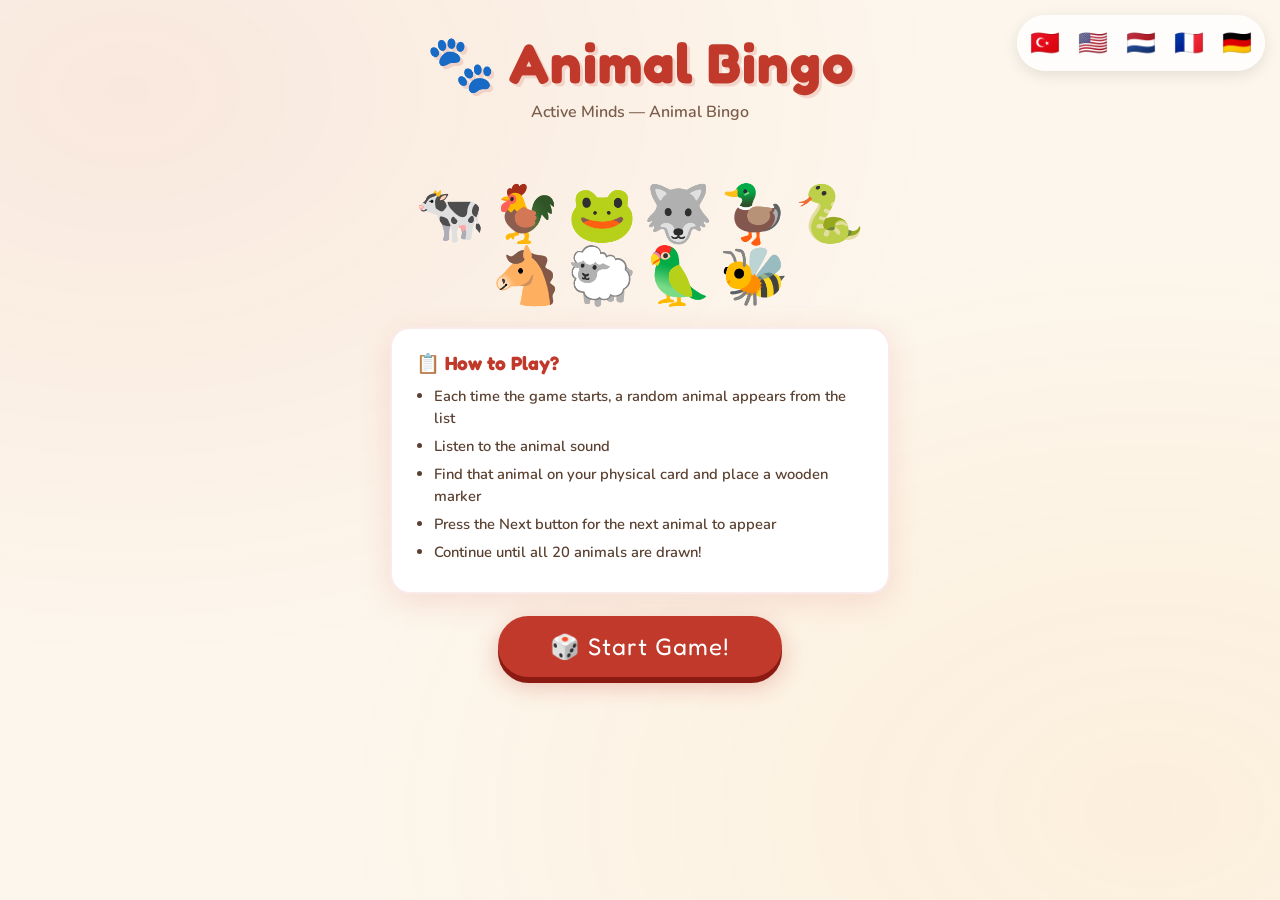
==== commit 1ab1cdc1: "Add files via upload" ====
--- a/index.html
+++ b/index.html
@@ -31,25 +31,25 @@
   </div>
 
    <div class="start-info">
-    <h3 id="ui-how-to">📋 Nasıl Oynanır?</h3>
+    <h3 id="ui-howto">📋 Nasıl Oynanır?</h3>
     <ul>
-      <li id="ui-what-1">Oyun başladığında her seferinde listeden rastgele bir hayvan çıkar</li>
-      <li  id="ui-what-2"> Hayvan sesini dinle</li>
-      <li  id="ui-what-3">Fiziksel kartında o hayvanı bul ve üzerine tahta piyon koy</li>
-      <li  id="ui-what-4"> Sonraki .. tusuna bas, sıradaki hayvan gelsin</li>
-      <li id="ui-what-5">Tüm 20 hayvan çekilene kadar devam et!</li>
+      <li id="ui-what1">Oyun başladığında her seferinde listeden rastgele bir hayvan çıkar</li>
+      <li  id="ui-what2"> Hayvan sesini dinle</li>
+      <li  id="ui-what3">Fiziksel kartında o hayvanı bul ve üzerine tahta piyon koy</li>
+      <li  id="ui-what4"> Sonraki .. tusuna bas, sıradaki hayvan gelsin</li>
+      <li id="ui-what5">Tüm 20 hayvan çekilene kadar devam et!</li>
     </ul>
   </div>
 
-  <button class="btn-start" id="ui-start-btn" onclick="startGame()">Oyunu Baslat</button>
+  <button class="btn-start" id="ui-startbtn" onclick="startGame()">Oyunu Baslat</button>
 </div>
 
 <!-- GAME -->
 <div id="game-screen">
   <div class="progress-bar-wrap">
-    <div class="progress-bar-fill" id="progress-fill"></div>
+    <div class="progress-bar-fill" id="progressfill"></div>
   </div>
-  <p class="progress-label" id="progress-label">0 / 20</p>
+  <p class="progress-label" id="ui-progresslabel">0 / 20</p>
 
   <!-- Spotlight -->
 <div id="spotlight">
@@ -61,23 +61,23 @@
   </div>
 
   <div id="next-content" style="margin-top: 20px;">
-    <button class="btn-start" id="main-draw-btn" onclick="drawNext()" style="font-size:1.1rem; padding:14px 36px;">
+    <button class="btn-start" id="ui-maindrawbtn" onclick="drawNext()" style="font-size:1.1rem; padding:14px 36px;">
       🎲 Sıradaki Hayvanı Çek
     </button>
   </div>
 </div>
 
   <!-- Caller card -->
-  <div class="section-title" id="ui-caller-title">📋 Bingo Caller Card — Tüm Hayvanlar</div>
+  <div class="section-title" id="ui-callertitle">📋 Bingo Caller Card — Tüm Hayvanlar</div>
   <div id="caller-grid"></div>
 </div>
 
 <!-- END -->
 <div id="end-screen">
   <div class="end-confetti">🎉🏆🎊</div>
-  <h2 id="ui-end-1">Tebrikler!</h2>
-  <p  id="ui-end-2">Tüm 20 hayvan çekildi!<br>Oyun bitti — kazanan kim? 🥳</p>
-  <button class="btn-restart" onclick="restartGame()">🔄 Tekrar Oyna</button>
+  <h2 id="ui-end1">Tebrikler!</h2>
+  <p  id="ui-end2">Tüm 20 hayvan çekildi!<br>Oyun bitti — kazanan kim? 🥳</p>
+  <button class="btn-restart" id="ui-btnrestart" onclick="restartGame()">🔄 Tekrar Oyna</button>
 </div>
 
 <script lang="javascript/text" src="script.js"></script>
